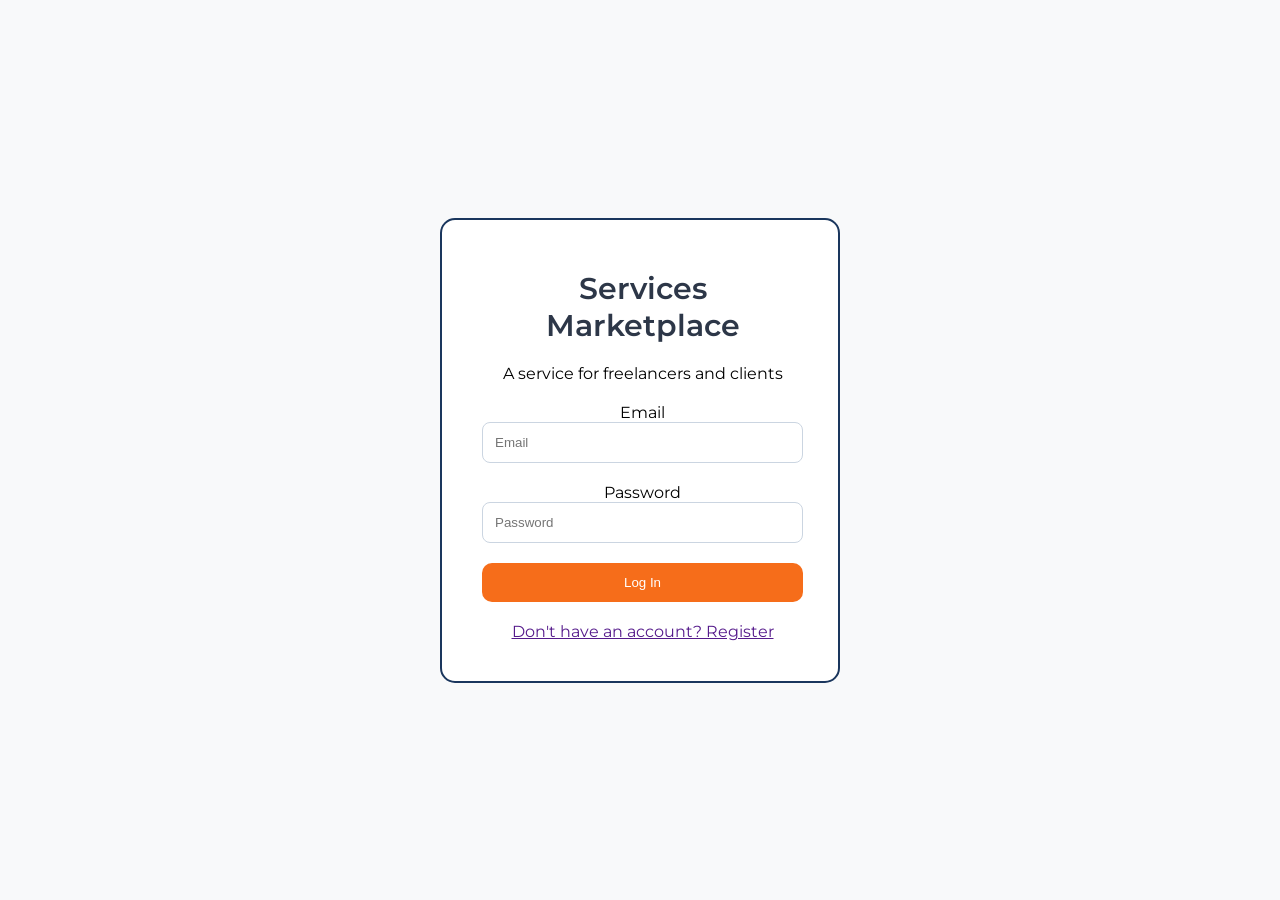
==== frontend/index.html @ bd9b5268 "login page" ====
<!DOCTYPE html>
<html lang="en">
<head>
    <meta charset="UTF-8">
    <meta name="viewport" content="width=device-width, initial-scale=1.0">
    <title>Login</title>
    <link rel="stylesheet" href="css/styles.css">
    <link rel="preconnect" href="https://fonts.googleapis.com">
    <link rel="preconnect" href="https://fonts.gstatic.com" crossorigin>
    <link href="https://fonts.googleapis.com/css2?family=Montserrat:ital,wght@0,100..900;1,100..900&family=Raleway:ital,wght@0,100..900;1,100..900&display=swap" rel="stylesheet">
</head>
<body>
    <main class="login_container">
    <h1>Services Marketplace</h1>
    <p>A service for freelancers and clients</p>

    <form>
        <label for="input_ema">Email</label>
        <input class = "form_input" type="email" reuquired name="email" placeholder="Email" id="input_email">
        <label for="input_password">Password</label>
        <input class = "form_input" type="password" required name="password" placeholder="Password" id="input_password">
        <button id = "submit_button" type="submit">Log In</button>
    </form>
    <a href="">Don't have an account? Register</a>
    </main>
</body>
</html>
---- frontend/css/styles.css ----
*{
    margin: 0;
    padding: 0;
    box-sizing: border-box;
}
body{
    display: flex;
    background-color:#F8F9FA;
    justify-content: center;
    align-items: center;
    font-family: "Montserrat";
    height: 100vh;
}
.login_container{
    flex-direction: column;
    box-sizing: border-box;
    display: flex;
    text-align: center;
    border: 2px solid #1A365D;
    border-radius: 15px;
    padding: 50px 35px 40px 40px;
    width: 400px;
    align-items: center;
    background-color: #ffff;
}
.form_input{
    padding: 12px;
    width: 100%;
    margin-bottom: 20px;
    border: 1px solid  #CBD5E1;
    border-radius: 8px;
    outline: none;

}
.form_input:focus{
    border-color: #1A365D;
}
h1{
    color: #2D3748;
    margin-bottom: 20px;
    font-size: 30px;
    font-weight: 600;

}
p{
    margin-bottom: 20px;
}
#submit_button{
    border: none;
    border-radius: 10px;
    padding: 12px;
    width: 100%;
    margin-bottom: 20px;
    background-color: #F66D1A;
    cursor: pointer;
    color: white;
}
#submit_button:hover {
    background-color: #DD5A0F;
}
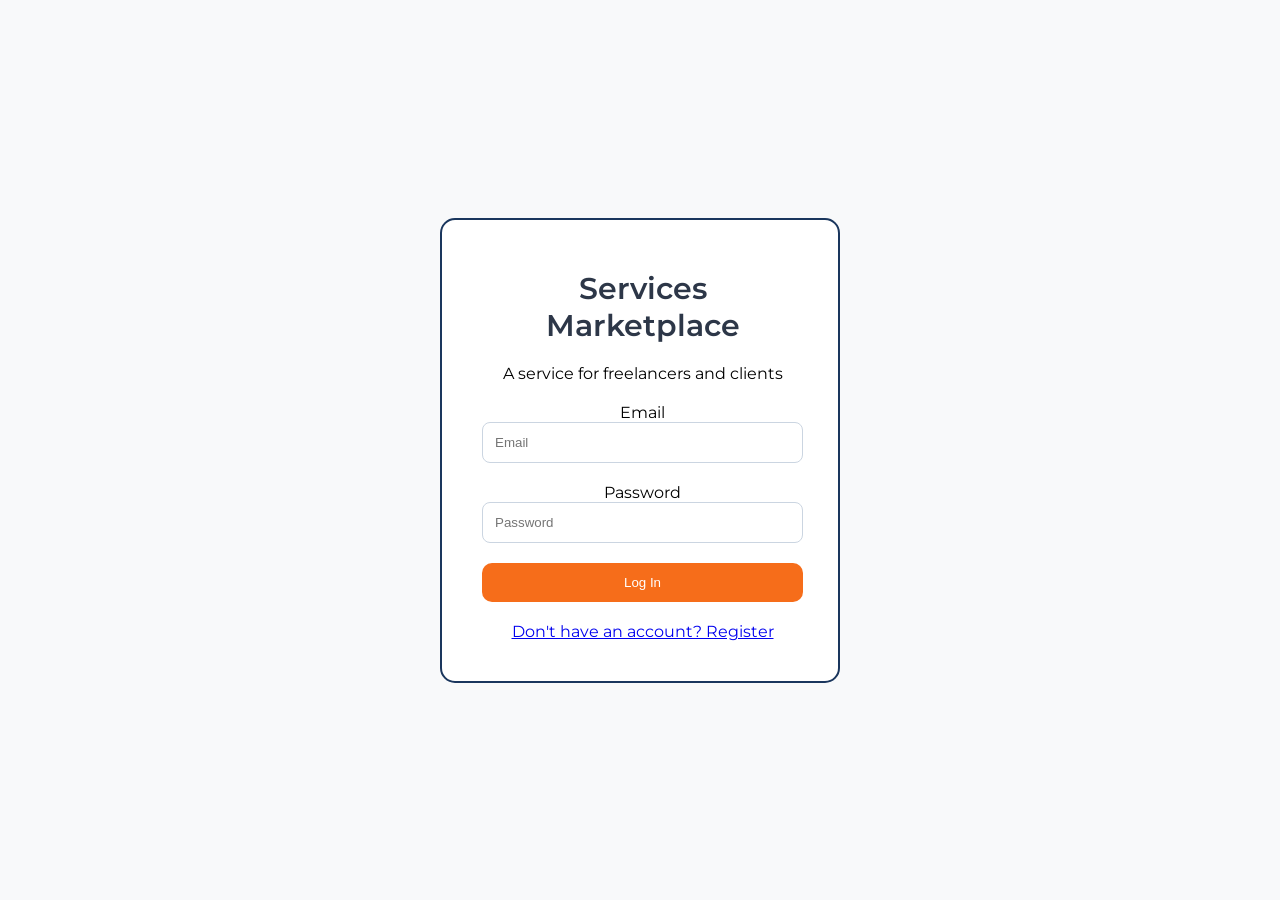
==== commit aa1e2260: "responsive-update-and-doker" ====
--- a/frontend/index.html
+++ b/frontend/index.html
@@ -8,20 +8,21 @@
     <link rel="preconnect" href="https://fonts.googleapis.com">
     <link rel="preconnect" href="https://fonts.gstatic.com" crossorigin>
     <link href="https://fonts.googleapis.com/css2?family=Montserrat:ital,wght@0,100..900;1,100..900&family=Raleway:ital,wght@0,100..900;1,100..900&display=swap" rel="stylesheet">
+    <link rel="icon" href="icons-images/icon.png" type="image/png">
 </head>
 <body>
     <main class="login_container">
-    <h1>Services Marketplace</h1>
-    <p>A service for freelancers and clients</p>
+        <h1>Services Marketplace</h1>
+        <p>A service for freelancers and clients</p>
 
-    <form>
-        <label for="input_ema">Email</label>
-        <input class = "form_input" type="email" reuquired name="email" placeholder="Email" id="input_email">
-        <label for="input_password">Password</label>
-        <input class = "form_input" type="password" required name="password" placeholder="Password" id="input_password">
-        <button id = "submit_button" type="submit">Log In</button>
-    </form>
-    <a href="">Don't have an account? Register</a>
+        <form>
+            <label for="input_email">Email</label>
+            <input class = "form_input" type="email" reuquired name="email" placeholder="Email" id="input_email">
+            <label for="input_password">Password</label>
+            <input class = "form_input" type="password" required name="password" placeholder="Password" id="input_password">
+            <button id = "submit_button" type="submit">Log In</button>
+        </form>
+        <a href="register.html">Don't have an account? Register</a>
     </main>
 </body>
 </html>
--- a/frontend/css/styles.css
+++ b/frontend/css/styles.css
@@ -10,6 +10,7 @@
     align-items: center;
     font-family: "Montserrat";
     height: 100vh;
+    flex-direction: column;
 }
 .login_container{
     flex-direction: column;
@@ -57,4 +58,4 @@
 }
 #submit_button:hover {
     background-color: #DD5A0F;
-}
+}
